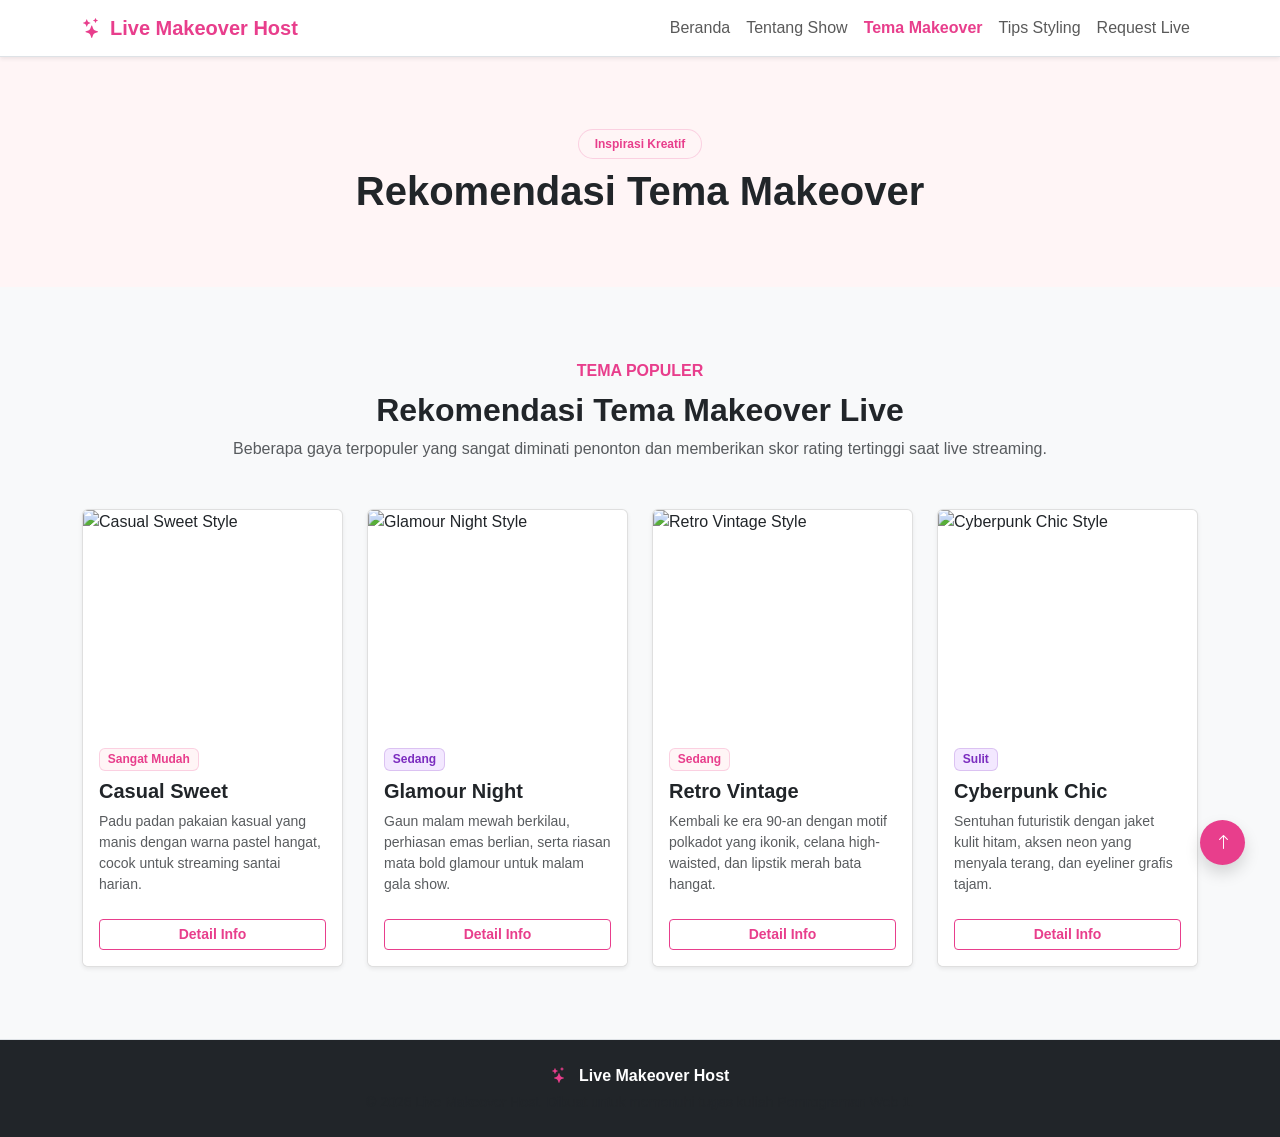
==== koleksi.html @ bc7c891f "Add files via upload" ====
<!DOCTYPE html>
<html lang="id">

<head>
    <meta charset="UTF-8">
    <meta name="viewport" content="width=device-width, initial-scale=1.0">
    <meta name="description"
        content="Tema Makeover Populer - Lihat rekomendasi kombinasi pakaian dan riasan wajah untuk live streaming fashion terbaik.">
    <title>Tema Makeover - Live Makeover Host</title>

    <!-- Bootstrap 5.3.3 CSS -->
    <link href="https://cdn.jsdelivr.net/npm/bootstrap@5.3.3/dist/css/bootstrap.min.css" rel="stylesheet">
    <!-- Bootstrap Icons -->
    <link href="https://cdn.jsdelivr.net/npm/bootstrap-icons@1.11.3/font/bootstrap-icons.min.css" rel="stylesheet">
    <!-- Custom CSS -->
    <link rel="stylesheet" href="style.css">
</head>

<body>

    <!-- ================= NAVBAR ================= -->
    <nav class="navbar navbar-expand-lg navbar-light bg-white border-bottom sticky-top shadow-sm">
        <div class="container">
            <a class="navbar-brand fw-bold" href="index.html">
                <i class="bi bi-stars text-pink me-2"></i><span class="text-pink">Live Makeover Host</span>
            </a>
            <button class="navbar-toggler" type="button" data-bs-toggle="collapse" data-bs-target="#navbarNav"
                aria-controls="navbarNav" aria-expanded="false" aria-label="Toggle navigation">
                <span class="navbar-toggler-icon"></span>
            </button>
            <div class="collapse navbar-collapse" id="navbarNav">
                <ul class="navbar-nav ms-auto">
                    <li class="nav-item">
                        <a class="nav-link" href="index.html">Beranda</a>
                    </li>
                    <li class="nav-item">
                        <a class="nav-link" href="tentang.html">Tentang Show</a>
                    </li>
                    <li class="nav-item">
                        <a class="nav-link active" href="koleksi.html">Tema Makeover</a>
                    </li>
                    <li class="nav-item">
                        <a class="nav-link" href="tips.html">Tips Styling</a>
                    </li>
                    <li class="nav-item">
                        <a class="nav-link" href="kontak.html">Request Live</a>
                    </li>
                </ul>
            </div>
        </div>
    </nav>

    <!-- ================= INNER PAGE HEADER ================= -->
    <header class="py-5 bg-pink-light text-center">
        <div class="container my-4">
            <span class="badge badge-pink px-3 py-2 rounded-pill mb-2 fw-semibold">Inspirasi Kreatif</span>
            <h1 class="display-6 fw-bold text-dark mb-0">Rekomendasi Tema Makeover</h1>
        </div>
    </header>

    <!-- ================= KOLEKSI SECTION ================= -->
    <section class="py-5 bg-light" id="koleksi">
        <div class="container py-4">
            <div class="text-center mb-5">
                <span class="text-pink fw-bold text-uppercase d-block mb-2">Tema Populer</span>
                <h2 class="fw-bold text-dark">Rekomendasi Tema Makeover Live</h2>
                <p class="text-muted max-width-600 mx-auto">Beberapa gaya terpopuler yang sangat diminati penonton dan
                    memberikan skor rating tertinggi saat live streaming.</p>
            </div>

            <div class="row g-4">
                <!-- Casual Sweet -->
                <div class="col-md-6 col-lg-3">
                    <div class="card h-100 border-0 shadow-sm overflow-hidden card-hover">
                        <img src="https://images.unsplash.com/photo-1515886657613-9f3515b0c78f?q=80&w=500"
                            class="card-img-top" alt="Casual Sweet Style" style="height: 220px; object-fit: cover;">
                        <div class="card-body">
                            <span class="badge badge-pink mb-2">Sangat Mudah</span>
                            <h5 class="card-title fw-bold text-dark">Casual Sweet</h5>
                            <p class="card-text text-muted small">Padu padan pakaian kasual yang manis dengan warna
                                pastel hangat, cocok untuk streaming santai harian.</p>
                        </div>
                        <div class="card-footer bg-white border-0 pb-3">
                            <button class="btn btn-outline-pink btn-sm w-100 detail-btn" data-plant="Casual Sweet"
                                data-desc="Casual Sweet berfokus pada nuansa warna pastel lembut, rok mini denim, sweater rajut longgar, dan riasan wajah natural ('no-makeup makeup look'). Sempurna untuk sesi hangout santai virtual atau sekadar ngobrol asyik bersama penonton saat live streaming perdana.">
                                Detail Info
                            </button>
                        </div>
                    </div>
                </div>
                <!-- Glamour Night -->
                <div class="col-md-6 col-lg-3">
                    <div class="card h-100 border-0 shadow-sm overflow-hidden card-hover">
                        <img src="https://images.unsplash.com/photo-1566174053879-31528523f8ae?q=80&w=500"
                            class="card-img-top" alt="Glamour Night Style" style="height: 220px; object-fit: cover;">
                        <div class="card-body">
                            <span class="badge badge-purple mb-2">Sedang</span>
                            <h5 class="card-title fw-bold text-dark">Glamour Night</h5>
                            <p class="card-text text-muted small">Gaun malam mewah berkilau, perhiasan emas berlian,
                                serta riasan mata bold glamour untuk malam gala show.</p>
                        </div>
                        <div class="card-footer bg-white border-0 pb-3">
                            <button class="btn btn-outline-pink btn-sm w-100 detail-btn" data-plant="Glamour Night"
                                data-desc="Glamour Night menampilkan gaun malam panjang berbahan satin atau sequin mengilap dengan belahan rok tinggi. Padukan dengan anting-anting kristal menjuntai, riasan mata smokey eyes yang tajam, serta lipstik merah menyala untuk memancarkan aura bintang papan atas.">
                                Detail Info
                            </button>
                        </div>
                    </div>
                </div>
                <!-- Retro Vintage -->
                <div class="col-md-6 col-lg-3">
                    <div class="card h-100 border-0 shadow-sm overflow-hidden card-hover">
                        <img src="https://images.unsplash.com/photo-1571513722275-4b41940f54b8?q=80&w=500"
                            class="card-img-top" alt="Retro Vintage Style" style="height: 220px; object-fit: cover;">
                        <div class="card-body">
                            <span class="badge badge-pink mb-2">Sedang</span>
                            <h5 class="card-title fw-bold text-dark">Retro Vintage</h5>
                            <p class="card-text text-muted small">Kembali ke era 90-an dengan motif polkadot yang
                                ikonik, celana high-waisted, dan lipstik merah bata hangat.</p>
                        </div>
                        <div class="card-footer bg-white border-0 pb-3">
                            <button class="btn btn-outline-pink btn-sm w-100 detail-btn" data-plant="Retro Vintage"
                                data-desc="Retro Vintage mengajak penonton bernostalgia lewat paduan jaket denim oversized, kacamata hitam retro berbingkai tebal, rambut bergelombang besar bervolume, dan riasan vintage hangat bernuansa oranye kecokelatan.">
                                Detail Info
                            </button>
                        </div>
                    </div>
                </div>
                <!-- Cyberpunk Chic -->
                <div class="col-md-6 col-lg-3">
                    <div class="card h-100 border-0 shadow-sm overflow-hidden card-hover">
                        <img src="https://images.unsplash.com/photo-1529139574466-a303027c1d8b?q=80&w=500"
                            class="card-img-top" alt="Cyberpunk Chic Style" style="height: 220px; object-fit: cover;">
                        <div class="card-body">
                            <span class="badge badge-purple mb-2">Sulit</span>
                            <h5 class="card-title fw-bold text-dark">Cyberpunk Chic</h5>
                            <p class="card-text text-muted small">Sentuhan futuristik dengan jaket kulit hitam, aksen
                                neon yang menyala terang, dan eyeliner grafis tajam.</p>
                        </div>
                        <div class="card-footer bg-white border-0 pb-3">
                            <button class="btn btn-outline-pink btn-sm w-100 detail-btn" data-plant="Cyberpunk Chic"
                                data-desc="Cyberpunk Chic memadukan teknologi modern dan fashion jalanan berani. Menonjolkan bahan kulit hitam, jaket holografik transparan, sepatu boots tebal, aksesoris rantai logam, serta riasan neon terang pada bagian mata yang menyala di bawah cahaya ultraviolet studio.">
                                Detail Info
                            </button>
                        </div>
                    </div>
                </div>
            </div>
        </div>
    </section>

    <!-- ================= DETAIL PLANT MODAL ================= -->
    <div class="modal fade" id="plantModal" tabindex="-1" aria-labelledby="plantModalLabel" aria-hidden="true">
        <div class="modal-dialog modal-dialog-centered">
            <div class="modal-content border-0 shadow" style="border-radius: 8px; overflow: hidden;">
                <div class="modal-header bg-pink text-white border-0 py-3">
                    <h5 class="modal-title fw-bold" id="plantModalLabel">Detail Tema Style</h5>
                    <button type="button" class="btn-close btn-close-white" data-bs-dismiss="modal"
                        aria-label="Tutup"></button>
                </div>
                <div class="modal-body py-4 px-4">
                    <p id="plantDescription" class="text-muted mb-0" style="line-height: 1.6;"></p>
                </div>
                <div class="modal-footer border-0 bg-light py-2">
                    <button type="button" class="btn btn-secondary px-3" style="border-radius: 4px;"
                        data-bs-dismiss="modal">Tutup</button>
                </div>
            </div>
        </div>
    </div>

    <!-- ================= FOOTER ================= -->
    <footer class="bg-dark text-white py-4 border-top">
        <div class="container text-center">
            <p class="mb-1 fw-bold"><i class="bi bi-stars text-pink me-2"></i> Live Makeover Host</p>
            <p class="text-muted small mb-0">&copy; 2026 Live Makeover Host. Dibuat untuk memenuhi tugas kuliah
                Pemrograman Web 1.</p>
        </div>
    </footer>

    <!-- Bootstrap 5.3.3 JS Bundle -->
    <script src="https://cdn.jsdelivr.net/npm/bootstrap@5.3.3/dist/js/bootstrap.bundle.min.js"></script>
    <!-- Custom JS -->
    <script src="script.js"></script>
</body>

</html>
---- style.css ----
/* style.css - Host Live Makeover custom styling (Sederhana) */

/* Set global body font and smooth scroll */
html {
  scroll-behavior: smooth;
  scroll-padding-top: 80px;
}

body {
  font-family: Arial, Helvetica, sans-serif;
  color: #333333;
  background-color: #ffffff;
}

/* Custom background for sections */
.bg-pink-light {
  background-color: #fff5f6;
}

/* Custom colors and buttons */
.text-pink {
  color: #e83e8c;
}

.bg-pink {
  background-color: #e83e8c;
}

.btn-pink {
  background-color: #e83e8c;
  color: #ffffff;
  border: 1px solid #e83e8c;
  font-weight: bold;
}

.btn-pink:hover {
  background-color: #d63384;
  color: #ffffff;
  border-color: #d63384;
}

.btn-outline-pink {
  color: #e83e8c;
  border-color: #e83e8c;
  font-weight: bold;
}

.btn-outline-pink:hover {
  background-color: #e83e8c;
  color: #ffffff;
}

/* Card hover animation - very simple border highlight */
.card-hover {
  transition: border-color 0.2s ease;
  border: 1px solid rgba(0, 0, 0, 0.125) !important;
}

.card-hover:hover {
  border-color: #e83e8c !important;
}

/* Custom styles for Accordion */
.accordion-button:not(.collapsed) {
  background-color: #fff5f6;
  color: #e83e8c;
  box-shadow: none;
}

.accordion-button:focus {
  box-shadow: 0 0 0 0.25rem rgba(232, 62, 140, 0.25);
  border-color: #e83e8c;
}

/* Custom styles for form focus */
.form-control:focus {
  border-color: #e83e8c;
  box-shadow: 0 0 0 0.25rem rgba(232, 62, 140, 0.25);
}

.navbar-brand {
  font-size: 1.25rem;
}

.nav-link.active {
  color: #e83e8c !important;
  font-weight: bold;
}

.nav-link:hover {
  color: #d63384 !important;
}

/* Badges */
.badge-pink {
  background-color: #fff5f6;
  color: #e83e8c;
  border: 1px solid rgba(232, 62, 140, 0.2);
}

.badge-purple {
  background-color: #f3e8ff;
  color: #7b2cbf;
  border: 1px solid rgba(123, 44, 191, 0.2);
}

/* Small helper for responsive image alignment */
@media (max-width: 991.98px) {
  header img {
    margin-top: 2rem;
  }
}
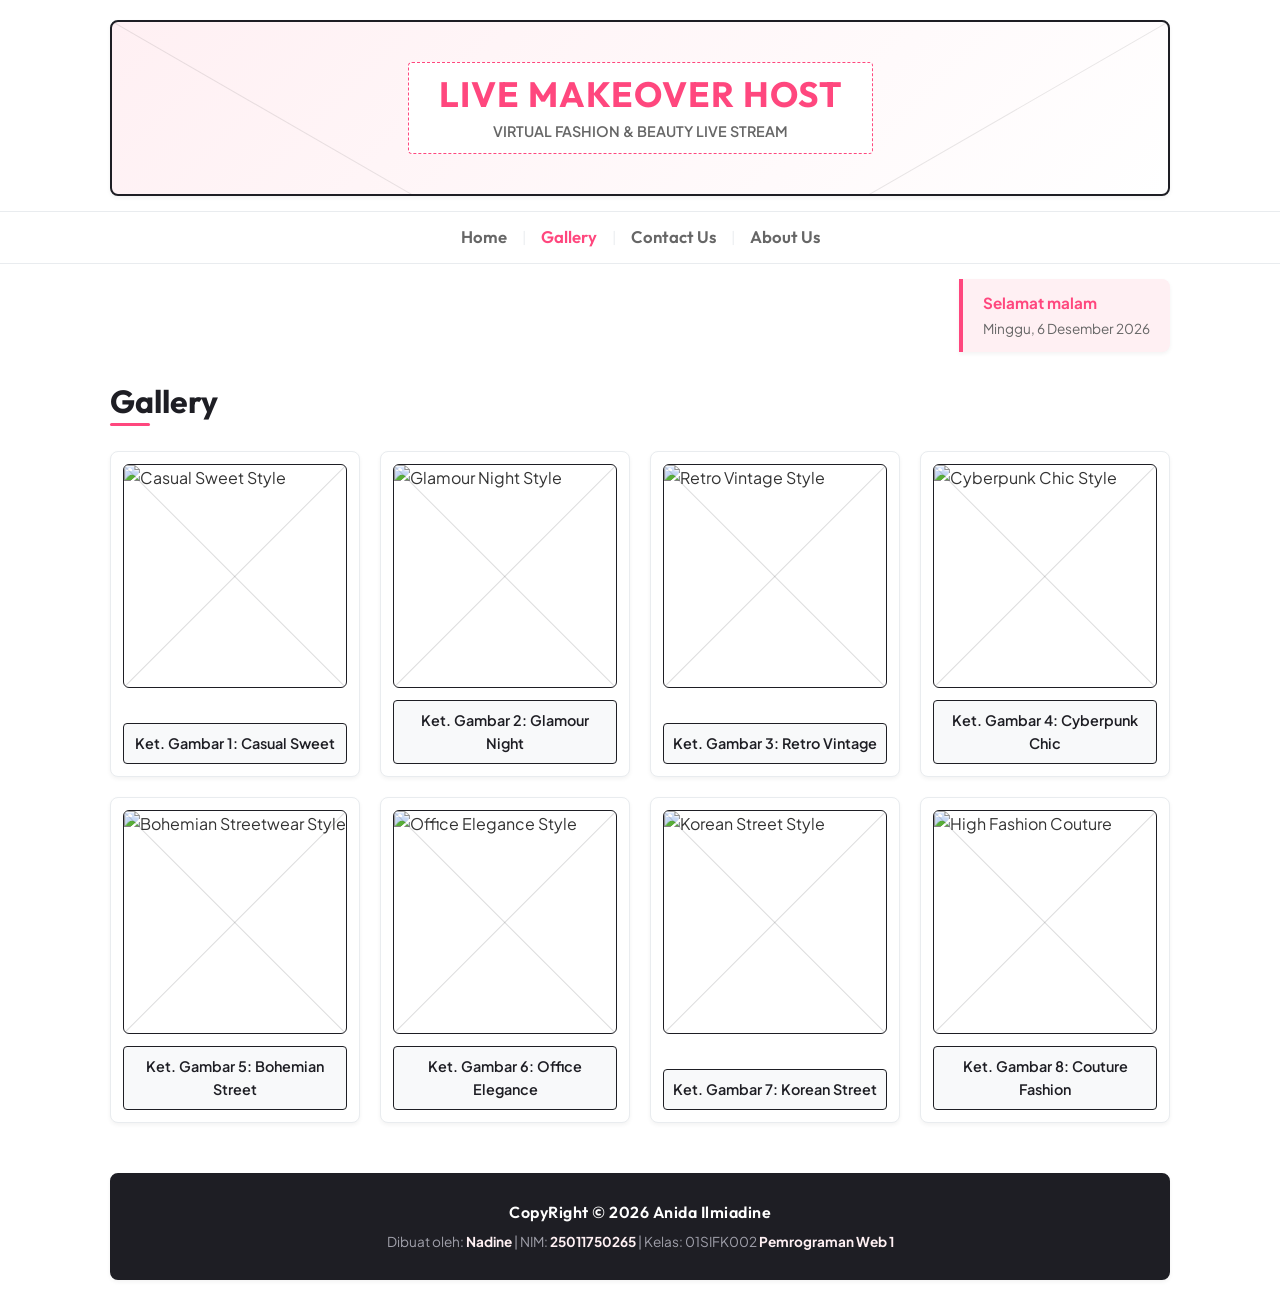
==== commit c614c1dc: "Add files via upload" ====
--- a/koleksi.html
+++ b/koleksi.html
@@ -8,179 +8,131 @@
         content="Tema Makeover Populer - Lihat rekomendasi kombinasi pakaian dan riasan wajah untuk live streaming fashion terbaik.">
     <title>Tema Makeover - Live Makeover Host</title>
 
-    <!-- Bootstrap 5.3.3 CSS -->
-    <link href="https://cdn.jsdelivr.net/npm/bootstrap@5.3.3/dist/css/bootstrap.min.css" rel="stylesheet">
     <!-- Bootstrap Icons -->
     <link href="https://cdn.jsdelivr.net/npm/bootstrap-icons@1.11.3/font/bootstrap-icons.min.css" rel="stylesheet">
-    <!-- Custom CSS -->
+    <!-- Custom CSS (Bootstrap Buatan Sendiri) -->
     <link rel="stylesheet" href="style.css">
 </head>
 
 <body>
 
-    <!-- ================= NAVBAR ================= -->
-    <nav class="navbar navbar-expand-lg navbar-light bg-white border-bottom sticky-top shadow-sm">
+    <!-- ================= HEADER BANNER ================= -->
+    <header class="container">
+        <div class="header-banner">
+            <div class="banner-box">
+                <h1>LIVE MAKEOVER HOST</h1>
+                <p>Virtual Fashion & Beauty Live Stream</p>
+            </div>
+        </div>
+    </header>
+
+    <!-- ================= NAVIGASI MENU (Flat Separator '|') ================= -->
+    <nav class="custom-nav">
         <div class="container">
-            <a class="navbar-brand fw-bold" href="index.html">
-                <i class="bi bi-stars text-pink me-2"></i><span class="text-pink">Live Makeover Host</span>
-            </a>
-            <button class="navbar-toggler" type="button" data-bs-toggle="collapse" data-bs-target="#navbarNav"
-                aria-controls="navbarNav" aria-expanded="false" aria-label="Toggle navigation">
-                <span class="navbar-toggler-icon"></span>
-            </button>
-            <div class="collapse navbar-collapse" id="navbarNav">
-                <ul class="navbar-nav ms-auto">
-                    <li class="nav-item">
-                        <a class="nav-link" href="index.html">Beranda</a>
-                    </li>
-                    <li class="nav-item">
-                        <a class="nav-link" href="tentang.html">Tentang Show</a>
-                    </li>
-                    <li class="nav-item">
-                        <a class="nav-link active" href="koleksi.html">Tema Makeover</a>
-                    </li>
-                    <li class="nav-item">
-                        <a class="nav-link" href="tips.html">Tips Styling</a>
-                    </li>
-                    <li class="nav-item">
-                        <a class="nav-link" href="kontak.html">Request Live</a>
-                    </li>
-                </ul>
-            </div>
+            <ul class="nav-links">
+                <li><a href="index.html" class="nav-item-link">Home</a></li>
+                <li class="nav-separator">|</li>
+                <li><a href="koleksi.html" class="nav-item-link active">Gallery</a></li>
+                <li class="nav-separator">|</li>
+                <li><a href="kontak.html" class="nav-item-link">Contact Us</a></li>
+                <li class="nav-separator">|</li>
+                <li><a href="tentang.html" class="nav-item-link">About Us</a></li>
+            </ul>
         </div>
     </nav>
 
-    <!-- ================= INNER PAGE HEADER ================= -->
-    <header class="py-5 bg-pink-light text-center">
-        <div class="container my-4">
-            <span class="badge badge-pink px-3 py-2 rounded-pill mb-2 fw-semibold">Inspirasi Kreatif</span>
-            <h1 class="display-6 fw-bold text-dark mb-0">Rekomendasi Tema Makeover</h1>
-        </div>
-    </header>
-
-    <!-- ================= KOLEKSI SECTION ================= -->
-    <section class="py-5 bg-light" id="koleksi">
-        <div class="container py-4">
-            <div class="text-center mb-5">
-                <span class="text-pink fw-bold text-uppercase d-block mb-2">Tema Populer</span>
-                <h2 class="fw-bold text-dark">Rekomendasi Tema Makeover Live</h2>
-                <p class="text-muted max-width-600 mx-auto">Beberapa gaya terpopuler yang sangat diminati penonton dan
-                    memberikan skor rating tertinggi saat live streaming.</p>
-            </div>
-
-            <div class="row g-4">
-                <!-- Casual Sweet -->
-                <div class="col-md-6 col-lg-3">
-                    <div class="card h-100 border-0 shadow-sm overflow-hidden card-hover">
-                        <img src="https://images.unsplash.com/photo-1515886657613-9f3515b0c78f?q=80&w=500"
-                            class="card-img-top" alt="Casual Sweet Style" style="height: 220px; object-fit: cover;">
-                        <div class="card-body">
-                            <span class="badge badge-pink mb-2">Sangat Mudah</span>
-                            <h5 class="card-title fw-bold text-dark">Casual Sweet</h5>
-                            <p class="card-text text-muted small">Padu padan pakaian kasual yang manis dengan warna
-                                pastel hangat, cocok untuk streaming santai harian.</p>
-                        </div>
-                        <div class="card-footer bg-white border-0 pb-3">
-                            <button class="btn btn-outline-pink btn-sm w-100 detail-btn" data-plant="Casual Sweet"
-                                data-desc="Casual Sweet berfokus pada nuansa warna pastel lembut, rok mini denim, sweater rajut longgar, dan riasan wajah natural ('no-makeup makeup look'). Sempurna untuk sesi hangout santai virtual atau sekadar ngobrol asyik bersama penonton saat live streaming perdana.">
-                                Detail Info
-                            </button>
-                        </div>
-                    </div>
-                </div>
-                <!-- Glamour Night -->
-                <div class="col-md-6 col-lg-3">
-                    <div class="card h-100 border-0 shadow-sm overflow-hidden card-hover">
-                        <img src="https://images.unsplash.com/photo-1566174053879-31528523f8ae?q=80&w=500"
-                            class="card-img-top" alt="Glamour Night Style" style="height: 220px; object-fit: cover;">
-                        <div class="card-body">
-                            <span class="badge badge-purple mb-2">Sedang</span>
-                            <h5 class="card-title fw-bold text-dark">Glamour Night</h5>
-                            <p class="card-text text-muted small">Gaun malam mewah berkilau, perhiasan emas berlian,
-                                serta riasan mata bold glamour untuk malam gala show.</p>
-                        </div>
-                        <div class="card-footer bg-white border-0 pb-3">
-                            <button class="btn btn-outline-pink btn-sm w-100 detail-btn" data-plant="Glamour Night"
-                                data-desc="Glamour Night menampilkan gaun malam panjang berbahan satin atau sequin mengilap dengan belahan rok tinggi. Padukan dengan anting-anting kristal menjuntai, riasan mata smokey eyes yang tajam, serta lipstik merah menyala untuk memancarkan aura bintang papan atas.">
-                                Detail Info
-                            </button>
-                        </div>
-                    </div>
-                </div>
-                <!-- Retro Vintage -->
-                <div class="col-md-6 col-lg-3">
-                    <div class="card h-100 border-0 shadow-sm overflow-hidden card-hover">
-                        <img src="https://images.unsplash.com/photo-1571513722275-4b41940f54b8?q=80&w=500"
-                            class="card-img-top" alt="Retro Vintage Style" style="height: 220px; object-fit: cover;">
-                        <div class="card-body">
-                            <span class="badge badge-pink mb-2">Sedang</span>
-                            <h5 class="card-title fw-bold text-dark">Retro Vintage</h5>
-                            <p class="card-text text-muted small">Kembali ke era 90-an dengan motif polkadot yang
-                                ikonik, celana high-waisted, dan lipstik merah bata hangat.</p>
-                        </div>
-                        <div class="card-footer bg-white border-0 pb-3">
-                            <button class="btn btn-outline-pink btn-sm w-100 detail-btn" data-plant="Retro Vintage"
-                                data-desc="Retro Vintage mengajak penonton bernostalgia lewat paduan jaket denim oversized, kacamata hitam retro berbingkai tebal, rambut bergelombang besar bervolume, dan riasan vintage hangat bernuansa oranye kecokelatan.">
-                                Detail Info
-                            </button>
-                        </div>
-                    </div>
-                </div>
-                <!-- Cyberpunk Chic -->
-                <div class="col-md-6 col-lg-3">
-                    <div class="card h-100 border-0 shadow-sm overflow-hidden card-hover">
-                        <img src="https://images.unsplash.com/photo-1529139574466-a303027c1d8b?q=80&w=500"
-                            class="card-img-top" alt="Cyberpunk Chic Style" style="height: 220px; object-fit: cover;">
-                        <div class="card-body">
-                            <span class="badge badge-purple mb-2">Sulit</span>
-                            <h5 class="card-title fw-bold text-dark">Cyberpunk Chic</h5>
-                            <p class="card-text text-muted small">Sentuhan futuristik dengan jaket kulit hitam, aksen
-                                neon yang menyala terang, dan eyeliner grafis tajam.</p>
-                        </div>
-                        <div class="card-footer bg-white border-0 pb-3">
-                            <button class="btn btn-outline-pink btn-sm w-100 detail-btn" data-plant="Cyberpunk Chic"
-                                data-desc="Cyberpunk Chic memadukan teknologi modern dan fashion jalanan berani. Menonjolkan bahan kulit hitam, jaket holografik transparan, sepatu boots tebal, aksesoris rantai logam, serta riasan neon terang pada bagian mata yang menyala di bawah cahaya ultraviolet studio.">
-                                Detail Info
-                            </button>
-                        </div>
-                    </div>
-                </div>
-            </div>
-        </div>
-    </section>
-
-    <!-- ================= DETAIL PLANT MODAL ================= -->
-    <div class="modal fade" id="plantModal" tabindex="-1" aria-labelledby="plantModalLabel" aria-hidden="true">
-        <div class="modal-dialog modal-dialog-centered">
-            <div class="modal-content border-0 shadow" style="border-radius: 8px; overflow: hidden;">
-                <div class="modal-header bg-pink text-white border-0 py-3">
-                    <h5 class="modal-title fw-bold" id="plantModalLabel">Detail Tema Style</h5>
-                    <button type="button" class="btn-close btn-close-white" data-bs-dismiss="modal"
-                        aria-label="Tutup"></button>
-                </div>
-                <div class="modal-body py-4 px-4">
-                    <p id="plantDescription" class="text-muted mb-0" style="line-height: 1.6;"></p>
-                </div>
-                <div class="modal-footer border-0 bg-light py-2">
-                    <button type="button" class="btn btn-secondary px-3" style="border-radius: 4px;"
-                        data-bs-dismiss="modal">Tutup</button>
-                </div>
+    <!-- ================= GREETING & DATE (Sisi Kanan) ================= -->
+    <div class="container">
+        <div class="greeting-section">
+            <div class="greeting-box" id="dateTimeGreeting">
+                <div class="greeting-text">BEAUTY QUOTES</div>
+                <div class="date-text">Confidence is the best make up you can wear</div>
             </div>
         </div>
     </div>
 
-    <!-- ================= FOOTER ================= -->
-    <footer class="bg-dark text-white py-4 border-top">
-        <div class="container text-center">
-            <p class="mb-1 fw-bold"><i class="bi bi-stars text-pink me-2"></i> Live Makeover Host</p>
-            <p class="text-muted small mb-0">&copy; 2026 Live Makeover Host. Dibuat untuk memenuhi tugas kuliah
-                Pemrograman Web 1.</p>
+    <!-- ================= KONTEN UTAMA (Gallery) ================= -->
+    <main class="container">
+        <h2 class="content-title">Gallery</h2>
+        <div class="gallery-grid">
+            <!-- Gambar 1 -->
+            <div class="gallery-card">
+                <div class="gallery-image-container">
+                    <img src="https://images.unsplash.com/photo-1515886657613-9f3515b0c78f?q=80&w=500"
+                        class="gallery-img" alt="Casual Sweet Style">
+                </div>
+                <div class="gallery-caption">Ket. Gambar 1: Casual Sweet</div>
+            </div>
+            <!-- Gambar 2 -->
+            <div class="gallery-card">
+                <div class="gallery-image-container">
+                    <img src="https://images.unsplash.com/photo-1566174053879-31528523f8ae?q=80&w=500"
+                        class="gallery-img" alt="Glamour Night Style">
+                </div>
+                <div class="gallery-caption">Ket. Gambar 2: Glamour Night</div>
+            </div>
+            <!-- Gambar 3 -->
+            <div class="gallery-card">
+                <div class="gallery-image-container">
+                    <img src="https://images.unsplash.com/photo-1571513722275-4b41940f54b8?q=80&w=500"
+                        class="gallery-img" alt="Retro Vintage Style">
+                </div>
+                <div class="gallery-caption">Ket. Gambar 3: Retro Vintage</div>
+            </div>
+            <!-- Gambar 4 -->
+            <div class="gallery-card">
+                <div class="gallery-image-container">
+                    <img src="https://images.unsplash.com/photo-1529139574466-a303027c1d8b?q=80&w=500"
+                        class="gallery-img" alt="Cyberpunk Chic Style">
+                </div>
+                <div class="gallery-caption">Ket. Gambar 4: Cyberpunk Chic</div>
+            </div>
+            <!-- Gambar 5 -->
+            <div class="gallery-card">
+                <div class="gallery-image-container">
+                    <img src="https://images.unsplash.com/photo-1496440737103-cd596325d314?q=80&w=500"
+                        class="gallery-img" alt="Bohemian Streetwear Style">
+                </div>
+                <div class="gallery-caption">Ket. Gambar 5: Bohemian Street</div>
+            </div>
+            <!-- Gambar 6 -->
+            <div class="gallery-card">
+                <div class="gallery-image-container">
+                    <img src="https://images.unsplash.com/photo-1509631179647-0177331693ae?q=80&w=500"
+                        class="gallery-img" alt="Office Elegance Style">
+                </div>
+                <div class="gallery-caption">Ket. Gambar 6: Office Elegance</div>
+            </div>
+            <!-- Gambar 7 -->
+            <div class="gallery-card">
+                <div class="gallery-image-container">
+                    <img src="https://images.unsplash.com/photo-1539109136881-3be0616acf4b?q=80&w=500"
+                        class="gallery-img" alt="Korean Street Style">
+                </div>
+                <div class="gallery-caption">Ket. Gambar 7: Korean Street</div>
+            </div>
+            <!-- Gambar 8 -->
+            <div class="gallery-card">
+                <div class="gallery-image-container">
+                    <img src="https://images.unsplash.com/photo-1512436991641-6745cdb1723f?q=80&w=500"
+                        class="gallery-img" alt="High Fashion Couture">
+                </div>
+                <div class="gallery-caption">Ket. Gambar 8: Couture Fashion</div>
+            </div>
+        </div>
+    </main>
+
+    <!-- ================= FOOTER (CopyRight + Detail Mahasiswa) ================= -->
+    <footer class="container">
+        <div class="footer-section">
+            <div class="footer-copyright">CopyRight &copy; 2026 Anida Ilmiadine</div>
+            <div class="footer-student-info">
+                Dibuat oleh: <strong>Nadine</strong> | NIM: <strong>25011750265</strong> | Kelas: 01SIFK002 <strong>Pemrograman Web 1</strong>
+            </div>
         </div>
     </footer>
 
-    <!-- Bootstrap 5.3.3 JS Bundle -->
-    <script src="https://cdn.jsdelivr.net/npm/bootstrap@5.3.3/dist/js/bootstrap.bundle.min.js"></script>
-    <!-- Custom JS -->
+    <!-- Custom JS (Logika Salam Dinamis & Interaktivitas) -->
     <script src="script.js"></script>
 </body>
 
